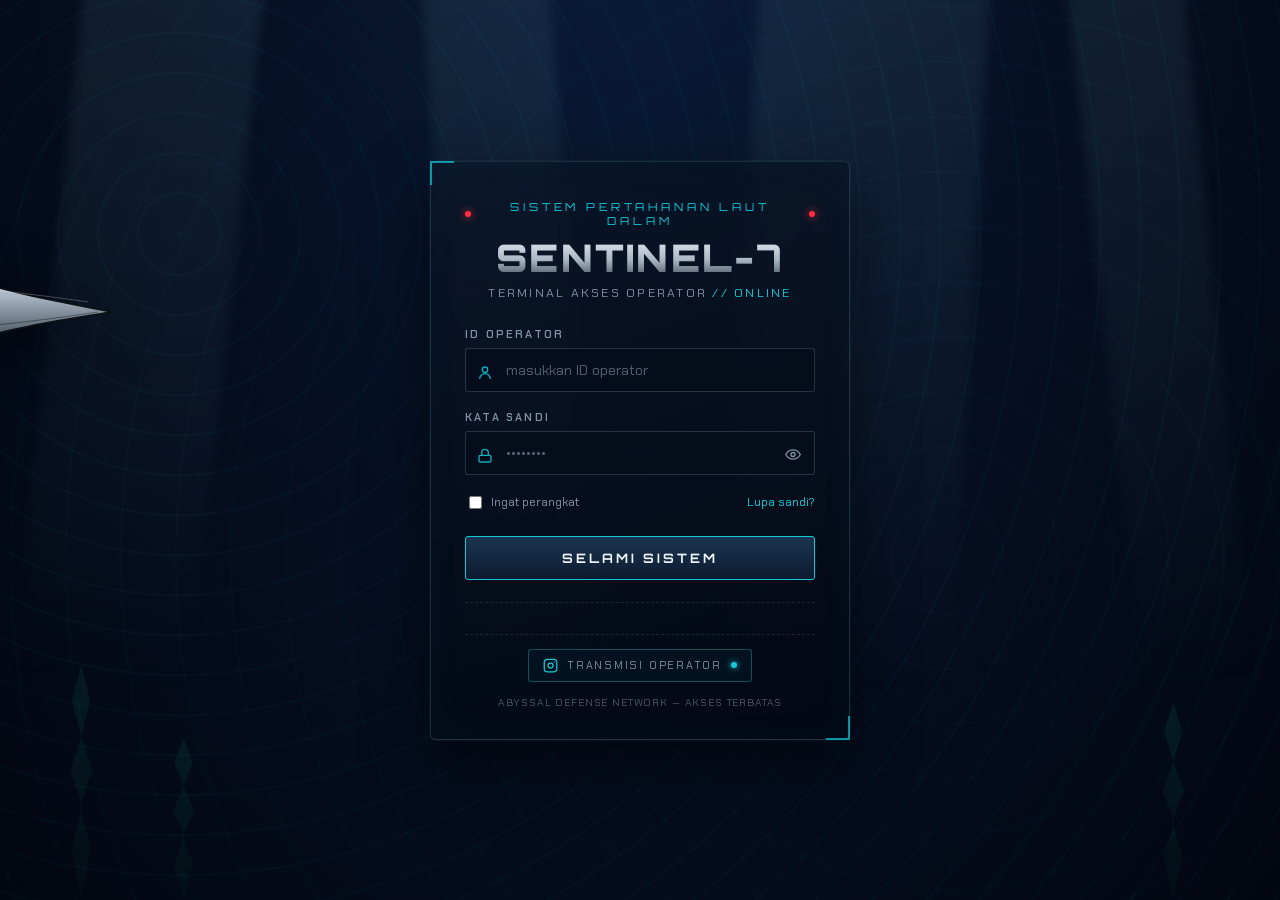
==== index.html @ 79524e2f "Add files via upload" ====
<!DOCTYPE html>
<html lang="id">
<head>
<meta charset="UTF-8">
<meta name="viewport" content="width=device-width, initial-scale=1.0">
<title>SENTINEL-7 // Abyssal Access Terminal</title>
<link rel="preconnect" href="https://fonts.googleapis.com">
<link href="https://fonts.googleapis.com/css2?family=Orbitron:wght@500;700;900&family=Chakra+Petch:wght@400;500;600;700&display=swap" rel="stylesheet">
<link rel="stylesheet" href="style.css">
</head>
<body>

  <div class="ocean-bg">
    <div class="caustics"></div>
    <div class="ray ray1"></div>
    <div class="ray ray2"></div>
    <div class="ray ray3"></div>
    <div class="ray ray4"></div>
    <div class="seaweed" style="left:4%;"></div>
    <div class="seaweed" style="left:12%; height:18vh; animation-delay:1.2s;"></div>
    <div class="seaweed" style="right:6%; height:22vh; animation-delay:.5s;"></div>
    <div id="bubbleField"></div>
  </div>

  <div class="sonar"></div>
  <div class="sonar s2"></div>
  <div class="sonar s3"></div>

  <!-- ROBOTIC SHARK -->
  <div class="shark-wrap">
    <div class="shark-bob">
      <svg id="sharkSvg" viewBox="0 0 640 340" xmlns="http://www.w3.org/2000/svg">
        <defs>
          <clipPath id="eyeClip">
            <circle cx="70" cy="140" r="16"/>
          </clipPath>
          <linearGradient id="chromeBody" x1="0%" y1="0%" x2="0%" y2="100%">
            <stop offset="0%" stop-color="#f4f8fb"/>
            <stop offset="45%" stop-color="#aab7c4"/>
            <stop offset="70%" stop-color="#5b6773"/>
            <stop offset="100%" stop-color="#242b33"/>
          </linearGradient>
          <linearGradient id="chromeFin" x1="0%" y1="0%" x2="100%" y2="100%">
            <stop offset="0%" stop-color="#dfe6ec"/>
            <stop offset="100%" stop-color="#232a31"/>
          </linearGradient>
          <radialGradient id="eyeGlow" cx="50%" cy="50%" r="50%">
            <stop offset="0%" stop-color="#fff2f2"/>
            <stop offset="35%" stop-color="#ff5c6c"/>
            <stop offset="100%" stop-color="#ff0018" stop-opacity="0"/>
          </radialGradient>
          <linearGradient id="gillGrad" x1="0%" y1="0%" x2="100%" y2="0%">
            <stop offset="0%" stop-color="#ff2d40"/>
            <stop offset="100%" stop-color="#7a0d17"/>
          </linearGradient>
        </defs>

        <!-- tail -->
        <g class="tail">
          <path d="M20,130 L70,95 L95,130 L70,150 L95,168 L70,200 L20,150 Z" fill="url(#chromeFin)" stroke="#0c1116" stroke-width="1.5"/>
        </g>

        <!-- lower/pectoral fin -->
        <g class="pectoral">
          <path d="M300,160 C330,205 300,240 250,248 C280,215 285,185 300,160 Z" fill="url(#chromeFin)" stroke="#0c1116" stroke-width="1.5"/>
        </g>

        <!-- dorsal fin -->
        <path d="M330,95 C345,40 372,12 400,4 C388,40 392,70 395,98 Z" fill="url(#chromeFin)" stroke="#0c1116" stroke-width="1.5"/>

        <!-- body -->
        <path d="M95,150
                 C120,95 190,70 280,72
                 C360,73 420,90 470,112
                 C520,132 575,140 625,150
                 C575,158 520,166 470,182
                 C420,200 360,212 280,208
                 C190,205 120,190 95,150 Z"
              fill="url(#chromeBody)" stroke="#0c1116" stroke-width="1.8"/>

        <!-- belly seam line -->
        <path d="M110,152 C220,178 400,182 610,150" fill="none" stroke="#1b2229" stroke-width="1" opacity=".5"/>
        <path d="M120,140 C230,118 400,110 600,140" fill="none" stroke="#ffffff" stroke-width="1" opacity=".25"/>

        <!-- panel seams (robotic detail) -->
        <path d="M180,100 L180,190 M215,95 L215,196 M250,92 L250,200" stroke="#0c1116" stroke-width="1" opacity=".35"/>
        <circle cx="170" cy="118" r="2" fill="#0c1116" opacity=".5"/>
        <circle cx="195" cy="112" r="2" fill="#0c1116" opacity=".5"/>
        <circle cx="220" cy="108" r="2" fill="#0c1116" opacity=".5"/>

        <!-- mechanical gill housing -->
        <g>
          <path d="M370,105 C400,108 420,120 428,150 C420,180 400,192 370,196 C385,165 388,135 370,105 Z" fill="#12161c" stroke="#000" stroke-width="1"/>
          <rect x="380" y="118" width="6" height="64" rx="2" fill="url(#gillGrad)" class="gill-glow"/>
          <rect x="392" y="122" width="4" height="56" rx="2" fill="url(#gillGrad)" class="gill-glow" style="animation-delay:.3s"/>
          <rect x="402" y="126" width="4" height="48" rx="2" fill="url(#gillGrad)" class="gill-glow" style="animation-delay:.6s"/>
          <circle cx="418" cy="150" r="14" fill="none" stroke="#ff2d40" stroke-width="2" opacity=".8"/>
          <circle cx="418" cy="150" r="7" fill="#3a0509"/>
        </g>

        <!-- head + jaw -->
        <path d="M95,150 C60,145 25,140 5,150 C25,158 45,172 60,190 C75,205 95,208 115,196 C100,180 95,165 95,150 Z"
              fill="url(#chromeBody)" stroke="#0c1116" stroke-width="1.8"/>
        <path d="M15,158 C45,170 75,182 108,190" fill="none" stroke="#0c1116" stroke-width="1" opacity=".4"/>

        <!-- teeth -->
        <g fill="#e9eef2" stroke="#0c1116" stroke-width=".6">
          <polygon points="25,163 31,163 28,175"/>
          <polygon points="35,168 41,168 38,180"/>
          <polygon points="45,173 51,173 48,185"/>
          <polygon points="55,177 61,177 58,189"/>
          <polygon points="65,180 71,180 68,192"/>
        </g>
        <path d="M20,158 C50,172 82,182 108,188" fill="none" stroke="#ff2d40" stroke-width="1.4" opacity=".55"/>

        <!-- eye -->
        <circle cx="70" cy="140" r="16" fill="#0c1116"/>
        <circle class="eye-glow" cx="70" cy="140" r="9" fill="url(#eyeGlow)"/>
        <circle cx="70" cy="140" r="3" fill="#fff"/>

        <!-- eyelid (closes while typing password) -->
        <g clip-path="url(#eyeClip)">
          <rect class="eyelid eyelid-top" x="53" y="123" width="34" height="17" fill="url(#chromeBody)" stroke="#0c1116" stroke-width="1"/>
          <rect class="eyelid eyelid-bottom" x="53" y="140" width="34" height="17" fill="url(#chromeBody)" stroke="#0c1116" stroke-width="1"/>
        </g>
        <line class="eyelid-seam" x1="55" y1="140" x2="85" y2="140" stroke="#05070a" stroke-width="1.4"/>

        <!-- head panel lines -->
        <path d="M55,105 C75,98 100,98 118,105" fill="none" stroke="#0c1116" stroke-width="1" opacity=".4"/>
        <rect x="60" y="112" width="26" height="4" rx="2" fill="#0c1116" opacity=".4"/>

        <!-- second tail fin small -->
        <path d="M30,140 L15,120 L10,140 L15,160 Z" fill="url(#chromeFin)" stroke="#0c1116" stroke-width="1" opacity=".9"/>
      </svg>
    </div>
  </div>

  <!-- LOGIN PANEL -->
  <main class="panel">
    <div class="eyebrow"><span class="dot"></span> SISTEM PERTAHANAN LAUT DALAM <span class="dot"></span></div>
    <h1 class="title title-flicker">SENTINEL-7</h1>
    <p class="subtitle">Terminal Akses Operator <span class="live">// ONLINE</span></p>

    <form id="loginForm">
      <div class="field">
        <label for="user">ID Operator</label>
        <svg class="icon" viewBox="0 0 24 24" fill="none" stroke="currentColor" stroke-width="2"><path d="M20 21a8 8 0 1 0-16 0"/><circle cx="12" cy="7" r="4"/></svg>
        <input id="user" type="text" placeholder="masukkan ID operator" autocomplete="username">
      </div>
      <div class="field">
        <label for="pass">Kata Sandi</label>
        <svg class="icon" viewBox="0 0 24 24" fill="none" stroke="currentColor" stroke-width="2"><rect x="3" y="11" width="18" height="10" rx="2"/><path d="M7 11V7a5 5 0 0 1 10 0v4"/></svg>
        <input id="pass" type="password" placeholder="••••••••" autocomplete="current-password">
        <button type="button" class="toggle-vis" id="toggleVis" aria-label="Tampilkan sandi">
          <svg id="eyeOpenIcon" viewBox="0 0 24 24" fill="none" stroke="currentColor" stroke-width="2"><path d="M1 12s4-7 11-7 11 7 11 7-4 7-11 7-11-7-11-7z"/><circle cx="12" cy="12" r="3"/></svg>
          <svg id="eyeClosedIcon" viewBox="0 0 24 24" fill="none" stroke="currentColor" stroke-width="2" style="display:none;"><path d="M3 3l18 18"/><path d="M10.6 10.6a2 2 0 0 0 2.83 2.83"/><path d="M9.5 5.3A10.9 10.9 0 0 1 12 5c7 0 11 7 11 7a17.6 17.6 0 0 1-3.1 3.9M6.5 6.6C3.7 8.3 1 12 1 12s4 7 11 7c1.3 0 2.5-.2 3.6-.6"/></svg>
        </button>
      </div>

      <div class="row">
        <label><input type="checkbox" style="accent-color:#12c9d6;"> Ingat perangkat</label>
        <a href="#">Lupa sandi?</a>
      </div>

      <button class="dive" type="submit">Selami Sistem</button>
    </form>

    <div class="statusbar"><span>SONAR: AKTIF &nbsp;&nbsp;•&nbsp;&nbsp; KEDALAMAN: 4.821 M &nbsp;&nbsp;•&nbsp;&nbsp; INTEGRITAS LAMBUNG: 98% &nbsp;&nbsp;•&nbsp;&nbsp; UNIT PATROLI: SENTINEL-7 &nbsp;&nbsp;•&nbsp;&nbsp; KONEKSI TERENKRIPSI</span></div>

    <div class="comms">
      <a class="comms-link" href="https://www.instagram.com/lukman_9l?igsh=NjdtZ3pxMW00N2Vr&utm_source=qr" target="_blank" rel="noopener noreferrer">
        <svg viewBox="0 0 24 24" fill="none" stroke="currentColor" stroke-width="2"><rect x="2" y="2" width="20" height="20" rx="5"/><circle cx="12" cy="12" r="4"/><circle cx="17.5" cy="6.5" r="1" fill="currentColor" stroke="none"/></svg>
        <span>TRANSMISI OPERATOR</span>
        <span class="comms-ping"></span>
      </a>
    </div>

    <footer class="note">ABYSSAL DEFENSE NETWORK — AKSES TERBATAS</footer>
  </main>

<script src="script.js"></script>
</body>
</html>
---- style.css ----
/* ==========================================================================
   SENTINEL-7 // Abyssal Access Terminal
   style.css
   ========================================================================== */

:root{
  --abyss:#020610;
  --deep:#061024;
  --deep2:#0a1c38;
  --chrome-1:#eef3f8;
  --chrome-2:#a9b6c4;
  --chrome-3:#3a4552;
  --red:#ff2d40;
  --red-glow:#ff5c6c;
  --teal:#12c9d6;
  --text:#d9e6ef;
  --muted:#7f93a6;
}
*{box-sizing:border-box;}
html,body{margin:0;padding:0;height:100%;}
body{
  font-family:'Chakra Petch',sans-serif;
  background:radial-gradient(ellipse at 50% -10%, var(--deep2), var(--deep) 45%, var(--abyss) 100%);
  color:var(--text);
  min-height:100vh;
  overflow-x:hidden;
  position:relative;
  display:flex;
  align-items:center;
  justify-content:center;
}
@media (prefers-reduced-motion: reduce){
  *{animation-duration:0.01ms !important; animation-iteration-count:1 !important;}
}

/* ---------- OCEAN LAYERS ---------- */
.ocean-bg{position:fixed; inset:0; z-index:0; overflow:hidden;}
.caustics{
  position:absolute; inset:-10%;
  background:
    repeating-radial-gradient(circle at 20% 30%, rgba(18,201,214,0.05) 0, rgba(18,201,214,0.05) 2px, transparent 3px, transparent 40px),
    repeating-radial-gradient(circle at 70% 60%, rgba(18,201,214,0.04) 0, rgba(18,201,214,0.04) 2px, transparent 3px, transparent 55px);
  animation: causticDrift 22s linear infinite;
  opacity:.6;
}
@keyframes causticDrift{
  0%{transform:translate(0,0) rotate(0deg);}
  50%{transform:translate(-3%,2%) rotate(1.5deg);}
  100%{transform:translate(0,0) rotate(0deg);}
}
.ray{
  position:absolute; top:-20%; width:14vw; height:140vh;
  background:linear-gradient(180deg, rgba(150,220,235,0.10), rgba(150,220,235,0) 70%);
  filter:blur(6px);
  transform-origin:top center;
  animation: swayRay 9s ease-in-out infinite;
}
.ray1{left:8%; animation-delay:0s; transform:rotate(6deg);}
.ray2{left:32%; animation-delay:1.4s; width:10vw; transform:rotate(-4deg);}
.ray3{left:60%; animation-delay:.6s; width:18vw; transform:rotate(3deg);}
.ray4{left:82%; animation-delay:2s; width:9vw; transform:rotate(-6deg);}
@keyframes swayRay{
  0%,100%{transform:rotate(6deg) translateX(0);}
  50%{transform:rotate(-2deg) translateX(2vw);}
}

.bubble{
  position:absolute; bottom:-5%;
  background:radial-gradient(circle at 35% 30%, rgba(255,255,255,0.85), rgba(150,210,225,0.15) 60%, transparent 70%);
  border-radius:50%;
  animation-name: rise;
  animation-timing-function: linear;
  animation-iteration-count: infinite;
}
@keyframes rise{
  0%{transform:translateY(0) translateX(0); opacity:0;}
  8%{opacity:.85;}
  100%{transform:translateY(-115vh) translateX(var(--drift,20px)); opacity:0;}
}

.seaweed{
  position:absolute; bottom:0; width:60px; height:26vh;
  background:linear-gradient(180deg, rgba(9,74,63,0.55), rgba(6,40,34,0.35));
  clip-path:polygon(50% 0%,65% 15%,50% 30%,68% 45%,48% 60%,66% 78%,50% 100%,34% 78%,52% 60%,32% 45%,50% 30%,35% 15%);
  transform-origin:bottom center;
  animation:swayWeed 6s ease-in-out infinite;
  opacity:.5;
}
@keyframes swayWeed{
  0%,100%{transform:rotate(-6deg);}
  50%{transform:rotate(6deg);}
}

/* ---------- SONAR RINGS ---------- */
.sonar{
  position:absolute; left:50%; top:50%;
  width:20px; height:20px; margin:-10px 0 0 -10px;
  border:1px solid rgba(18,201,214,0.5);
  border-radius:50%;
  animation: ping 4s ease-out infinite;
}
.sonar.s2{animation-delay:1.3s;}
.sonar.s3{animation-delay:2.6s;}
@keyframes ping{
  0%{width:20px;height:20px;margin:-10px 0 0 -10px;opacity:.8;border-color:rgba(18,201,214,.55);}
  100%{width:1400px;height:1400px;margin:-700px 0 0 -700px;opacity:0;border-color:rgba(18,201,214,0);}
}

/* ---------- SHARK ---------- */
.shark-wrap{
  position:absolute; top:18%; left:-40%;
  width:640px; max-width:70vw;
  z-index:1;
  animation: patrol 17s ease-in-out infinite;
  filter:drop-shadow(0 10px 30px rgba(0,0,0,.6));
}
@keyframes patrol{
  0%{left:-45%; top:14%; transform:scaleX(1) rotate(-2deg);}
  45%{left:78%; top:8%; transform:scaleX(1) rotate(1deg);}
  50%{left:80%; top:8%; transform:scaleX(-1) rotate(-1deg);}
  95%{left:-42%; top:60%; transform:scaleX(-1) rotate(2deg);}
  100%{left:-45%; top:14%; transform:scaleX(1) rotate(-2deg);}
}
.shark-bob{ animation: bob 3.2s ease-in-out infinite; }
@keyframes bob{
  0%,100%{transform:translateY(0);}
  50%{transform:translateY(14px);}
}
.tail{ transform-origin: 30px 130px; animation: tailwag 1.1s ease-in-out infinite; }
@keyframes tailwag{
  0%,100%{transform:rotate(-14deg);}
  50%{transform:rotate(14deg);}
}
.pectoral{ transform-origin: 300px 160px; animation: finwag 2.4s ease-in-out infinite; }
@keyframes finwag{
  0%,100%{transform:rotate(-4deg);}
  50%{transform:rotate(6deg);}
}
.eye-glow{ animation: eyepulse 1.6s ease-in-out infinite; }
@keyframes eyepulse{
  0%,100%{opacity:.7; r:9;}
  50%{opacity:1; r:12;}
}
.gill-glow{ animation: gillpulse 2.2s ease-in-out infinite; }
@keyframes gillpulse{
  0%,100%{opacity:.35;}
  50%{opacity:.9;}
}

/* ---------- EYELID (reacts to password typing) ---------- */
.eyelid{
  transform-box: fill-box;
  transition: transform .32s cubic-bezier(.4,0,.2,1);
}
.eyelid-top{ transform-origin: 50% 0%; transform: scaleY(0); }
.eyelid-bottom{ transform-origin: 50% 100%; transform: scaleY(0); }
.eyelid-seam{
  opacity:0; transition: opacity .32s ease .05s;
}
#sharkSvg.eye-closed .eyelid-top,
#sharkSvg.eye-closed .eyelid-bottom{ transform: scaleY(1); }
#sharkSvg.eye-closed .eyelid-seam{ opacity:1; }
#sharkSvg.eye-closed .eye-glow{ animation-play-state: paused; opacity:0; }

@keyframes blinkLid{
  0%,100%{ transform: scaleY(0); }
  45%,55%{ transform: scaleY(1); }
}
#sharkSvg.blink-once .eyelid-top,
#sharkSvg.blink-once .eyelid-bottom{
  animation: blinkLid .38s ease;
}

/* ---------- LOGIN PANEL ---------- */
.panel{
  position:relative; z-index:5;
  width:min(420px, 90vw);
  padding:38px 34px 30px;
  background:linear-gradient(160deg, rgba(10,20,38,0.75), rgba(3,8,18,0.85));
  border:1px solid rgba(150,190,210,0.18);
  border-radius:6px;
  backdrop-filter:blur(10px);
  box-shadow:0 0 0 1px rgba(18,201,214,0.06), 0 25px 60px rgba(0,0,0,.55), inset 0 0 40px rgba(18,201,214,0.03);
}
.panel::before, .panel::after{
  content:''; position:absolute; width:22px; height:22px;
  border:2px solid var(--teal); opacity:.7;
}
.panel::before{top:-1px; left:-1px; border-right:none; border-bottom:none;}
.panel::after{bottom:-1px; right:-1px; border-left:none; border-top:none;}

.eyebrow{
  font-family:'Orbitron',sans-serif; font-size:11px; letter-spacing:.35em;
  color:var(--teal); text-align:center; margin:0 0 6px;
  display:flex; align-items:center; justify-content:center; gap:8px;
}
.eyebrow .dot{width:6px;height:6px;border-radius:50%;background:var(--red); box-shadow:0 0 8px var(--red); animation:blinkDot 1.4s infinite;}
@keyframes blinkDot{0%,100%{opacity:1;}50%{opacity:.2;}}

h1.title{
  font-family:'Orbitron',sans-serif; font-weight:900;
  font-size:clamp(28px,6vw,38px);
  text-align:center; margin:2px 0 4px;
  letter-spacing:.06em;
  background:linear-gradient(180deg, var(--chrome-1), var(--chrome-2) 55%, var(--chrome-3));
  -webkit-background-clip:text; background-clip:text; color:transparent;
  position:relative;
}
.title-flicker{ animation: flicker 6s infinite; }
@keyframes flicker{
  0%,3%,6%,100%{opacity:1;}
  4%{opacity:.3;}
  5%{opacity:.85;}
}

.subtitle{
  text-align:center; font-size:12.5px; letter-spacing:.18em;
  color:var(--muted); margin:0 0 26px; text-transform:uppercase;
}
.subtitle .live{color:var(--teal);}

.field{ margin-bottom:18px; position:relative; }
.field label{
  display:block; font-size:11px; letter-spacing:.2em; color:var(--muted);
  margin-bottom:7px; text-transform:uppercase; font-weight:600;
}
.field input{
  width:100%; padding:12px 14px 12px 40px;
  background:rgba(6,14,28,0.7);
  border:1px solid rgba(150,190,210,0.22);
  border-radius:3px;
  color:var(--text); font-family:'Chakra Petch',sans-serif; font-size:14.5px;
  outline:none; transition:border-color .25s, box-shadow .25s;
}
.field input::placeholder{color:#4f6272;}
.field input:focus{
  border-color:var(--teal);
  box-shadow:0 0 0 3px rgba(18,201,214,0.12), 0 0 18px rgba(18,201,214,0.25);
}
.field .icon{
  position:absolute; left:12px; top:38px; width:16px; height:16px;
  color:var(--teal); opacity:.85;
}
#pass{ padding-right:40px; }
.toggle-vis{
  position:absolute; right:8px; top:31px; width:28px; height:28px;
  background:none; border:none; cursor:pointer;
  color:var(--muted); display:flex; align-items:center; justify-content:center;
  border-radius:3px; transition:color .2s, background .2s;
}
.toggle-vis:hover{ color:var(--teal); background:rgba(18,201,214,0.08); }
.toggle-vis svg{ width:17px; height:17px; }

.row{ display:flex; align-items:center; justify-content:space-between; margin:2px 0 24px; font-size:12px; color:var(--muted); }
.row label{ display:flex; align-items:center; gap:6px; cursor:pointer; }
.row a{ color:var(--teal); text-decoration:none; }
.row a:hover{ text-decoration:underline; }

button.dive{
  width:100%; padding:13px 18px;
  background:linear-gradient(180deg, #1b3550, #0c1b30);
  border:1px solid var(--teal);
  color:var(--chrome-1);
  font-family:'Orbitron',sans-serif; font-weight:700; font-size:13px;
  letter-spacing:.22em; text-transform:uppercase;
  border-radius:3px; cursor:pointer; position:relative; overflow:hidden;
  transition:transform .15s, box-shadow .3s;
}
button.dive::before{
  content:''; position:absolute; inset:0;
  background:linear-gradient(120deg, transparent 0%, rgba(18,201,214,0.35) 45%, transparent 60%);
  transform:translateX(-120%);
  animation: sweep 3.5s ease-in-out infinite;
}
@keyframes sweep{
  0%,60%{transform:translateX(-120%);}
  100%{transform:translateX(120%);}
}
button.dive:hover{
  box-shadow:0 0 22px rgba(18,201,214,0.45), 0 0 4px var(--teal) inset;
  transform:translateY(-1px);
}
button.dive:active{ transform:translateY(0px) scale(.99); }

.statusbar{
  margin-top:22px; padding-top:14px; border-top:1px dashed rgba(150,190,210,0.15);
  overflow:hidden; white-space:nowrap; position:relative; height:16px;
}
.statusbar span{
  display:inline-block; font-size:10.5px; letter-spacing:.12em; color:var(--muted);
  animation: marquee 14s linear infinite;
}
@keyframes marquee{
  0%{transform:translateX(100%);}
  100%{transform:translateX(-100%);}
}

/* ---------- COMMS LINK (Instagram) ---------- */
.comms{
  margin-top:16px; padding-top:14px;
  border-top:1px dashed rgba(150,190,210,0.15);
  display:flex; align-items:center; justify-content:center;
}
.comms-link{
  display:inline-flex; align-items:center; gap:9px;
  padding:8px 14px;
  border:1px solid rgba(18,201,214,0.35);
  border-radius:3px;
  background:rgba(18,201,214,0.04);
  color:var(--muted);
  text-decoration:none;
  font-size:11px; letter-spacing:.16em; text-transform:uppercase;
  transition:color .2s, border-color .2s, background .2s, box-shadow .2s, transform .15s;
}
.comms-link svg{ width:15px; height:15px; color:var(--teal); flex-shrink:0; }
.comms-link .comms-ping{
  width:6px; height:6px; border-radius:50%; background:var(--teal);
  box-shadow:0 0 6px var(--teal); animation:blinkDot 1.8s infinite;
}
.comms-link:hover{
  color:var(--chrome-1);
  border-color:var(--teal);
  background:rgba(18,201,214,0.1);
  box-shadow:0 0 16px rgba(18,201,214,0.3);
  transform:translateY(-1px);
}

footer.note{
  text-align:center; margin-top:14px; font-size:10.5px; color:#48596b; letter-spacing:.08em;
}

@media (max-width:480px){
  .panel{ padding:28px 20px 22px; }
}
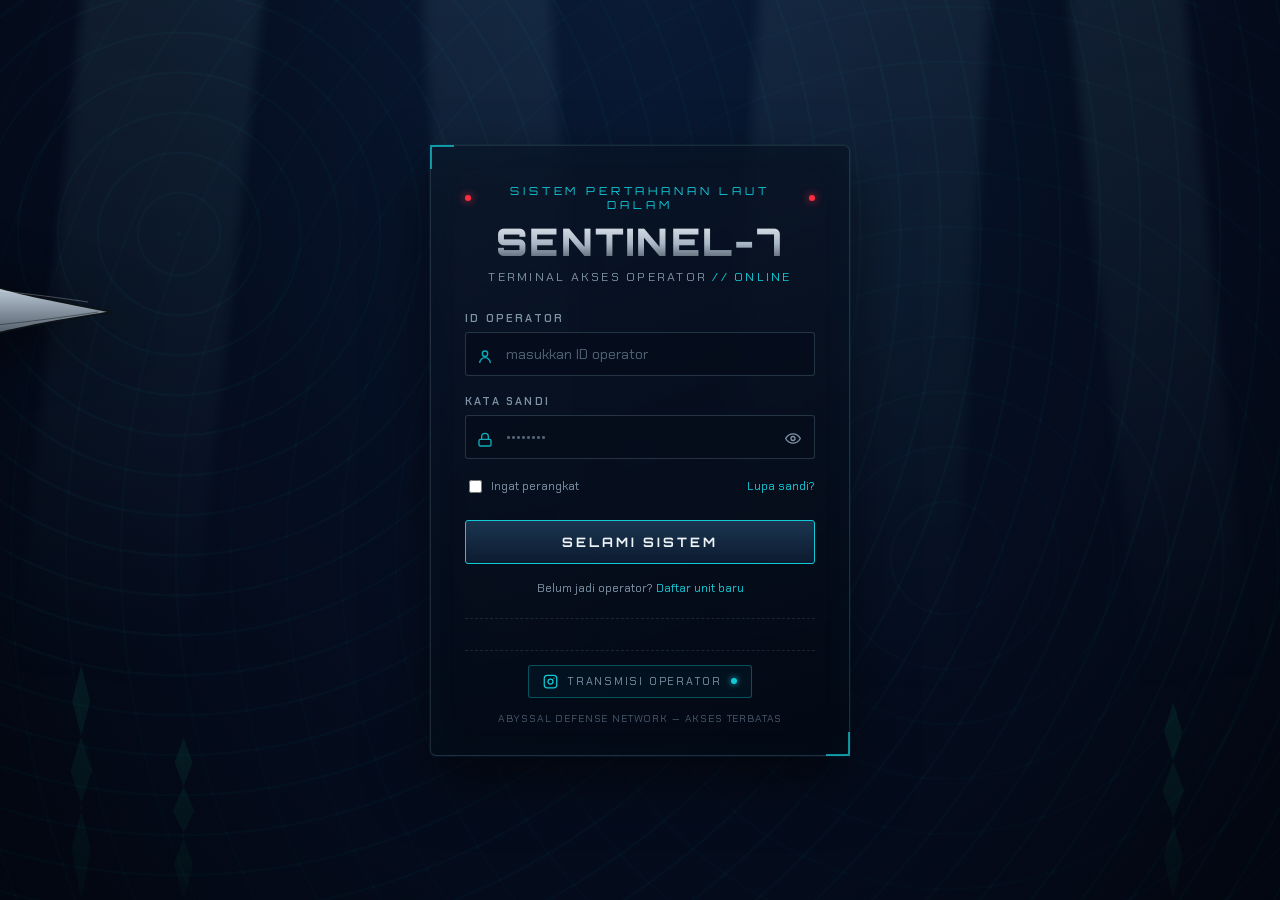
==== commit 3631ff22: "Add files via upload" ====
--- a/index.html
+++ b/index.html
@@ -162,7 +162,11 @@
         <a href="#">Lupa sandi?</a>
       </div>
 
+      <p id="loginAlert" class="alert"></p>
+
       <button class="dive" type="submit">Selami Sistem</button>
+
+      <p class="switch-auth">Belum jadi operator? <a href="signup.html">Daftar unit baru</a></p>
     </form>
 
     <div class="statusbar"><span>SONAR: AKTIF &nbsp;&nbsp;•&nbsp;&nbsp; KEDALAMAN: 4.821 M &nbsp;&nbsp;•&nbsp;&nbsp; INTEGRITAS LAMBUNG: 98% &nbsp;&nbsp;•&nbsp;&nbsp; UNIT PATROLI: SENTINEL-7 &nbsp;&nbsp;•&nbsp;&nbsp; KONEKSI TERENKRIPSI</span></div>
@@ -178,6 +182,7 @@
     <footer class="note">ABYSSAL DEFENSE NETWORK — AKSES TERBATAS</footer>
   </main>
 
+<script src="auth.js"></script>
 <script src="script.js"></script>
 </body>
 </html>
--- a/style.css
+++ b/style.css
@@ -329,6 +329,246 @@
   text-align:center; margin-top:14px; font-size:10.5px; color:#48596b; letter-spacing:.08em;
 }
 
+/* ---------- FORM ALERTS ---------- */
+.alert{
+  display:none; margin:0 0 14px; padding:9px 12px;
+  font-size:11.5px; letter-spacing:.04em; line-height:1.4;
+  border-radius:3px; border:1px solid transparent;
+}
+.alert.show{ display:block; }
+.alert-error{
+  color:var(--red-glow); background:rgba(255,45,64,0.08); border-color:rgba(255,45,64,0.35);
+}
+.alert-ok{
+  color:var(--teal); background:rgba(18,201,214,0.08); border-color:rgba(18,201,214,0.35);
+}
+
+.switch-auth{
+  text-align:center; margin:16px 0 0; font-size:12px; color:var(--muted);
+}
+.switch-auth a{ color:var(--teal); text-decoration:none; }
+.switch-auth a:hover{ text-decoration:underline; }
+
+.strength{
+  display:flex; gap:4px; margin-top:8px;
+}
+.strength i{
+  flex:1; height:3px; background:rgba(150,190,210,0.15); border-radius:2px; transition:background .2s;
+}
+.strength.weak i:nth-child(1){ background:var(--red); }
+.strength.mid i:nth-child(1), .strength.mid i:nth-child(2){ background:#e0a72d; }
+.strength.strong i{ background:var(--teal); }
+
 @media (max-width:480px){
   .panel{ padding:28px 20px 22px; }
 }
+
+/* ==========================================================================
+   DASHBOARD SHELL (post-login "professional" pages)
+   ========================================================================== */
+
+body.dash{
+  display:block;
+  align-items:initial;
+  justify-content:initial;
+}
+
+.dash-bg{ position:fixed; inset:0; z-index:0; overflow:hidden; opacity:.55; }
+
+.topnav{
+  position:sticky; top:0; z-index:20;
+  display:flex; align-items:center; justify-content:space-between;
+  padding:16px 5vw;
+  background:linear-gradient(180deg, rgba(2,6,16,0.92), rgba(2,6,16,0.72));
+  backdrop-filter:blur(10px);
+  border-bottom:1px solid rgba(150,190,210,0.14);
+}
+.brand{
+  display:flex; align-items:center; gap:10px;
+  font-family:'Orbitron',sans-serif; font-weight:900; letter-spacing:.08em;
+  color:var(--chrome-1); font-size:16px; text-decoration:none;
+}
+.brand .brand-dot{
+  width:9px; height:9px; border-radius:50%; background:var(--teal);
+  box-shadow:0 0 8px var(--teal); animation:blinkDot 1.8s infinite;
+}
+.navlinks{ display:flex; align-items:center; gap:28px; }
+.navlinks a{
+  color:var(--muted); text-decoration:none; font-size:12px; letter-spacing:.14em;
+  text-transform:uppercase; transition:color .2s;
+}
+.navlinks a:hover, .navlinks a.active{ color:var(--teal); }
+.nav-user{
+  display:flex; align-items:center; gap:12px;
+}
+.nav-user .who{
+  font-size:11.5px; color:var(--chrome-2); letter-spacing:.08em;
+}
+.nav-user .who b{ color:var(--teal); font-weight:600; }
+.btn-ghost{
+  padding:7px 14px; border:1px solid rgba(150,190,210,0.28); border-radius:3px;
+  background:transparent; color:var(--muted); font-family:'Chakra Petch',sans-serif;
+  font-size:11px; letter-spacing:.12em; text-transform:uppercase; cursor:pointer;
+  text-decoration:none; transition:color .2s, border-color .2s, background .2s;
+}
+.btn-ghost:hover{ color:var(--red-glow); border-color:var(--red); background:rgba(255,45,64,0.06); }
+.navburger{ display:none; }
+
+main.dashwrap{ position:relative; z-index:5; max-width:1180px; margin:0 auto; padding:0 5vw 80px; }
+
+/* ---------- HERO ---------- */
+.dash-hero{
+  padding:56px 0 40px; display:flex; align-items:center; justify-content:space-between; gap:32px; flex-wrap:wrap;
+  border-bottom:1px dashed rgba(150,190,210,0.14);
+}
+.dash-hero h1{
+  font-family:'Orbitron',sans-serif; font-weight:900; font-size:clamp(24px,4vw,34px);
+  margin:0 0 8px; color:var(--chrome-1); letter-spacing:.02em;
+}
+.dash-hero h1 span{ color:var(--teal); }
+.dash-hero p.lead{ color:var(--muted); font-size:13.5px; max-width:520px; line-height:1.6; margin:0; }
+.hero-readout{
+  display:flex; gap:26px; flex-wrap:wrap;
+}
+.readout-item{ text-align:right; }
+.readout-item .num{
+  font-family:'Orbitron',sans-serif; font-weight:700; font-size:22px; color:var(--teal);
+  display:block; line-height:1.1;
+}
+.readout-item .lbl{
+  font-size:10px; color:var(--muted); letter-spacing:.14em; text-transform:uppercase;
+}
+
+/* ---------- SECTION HEADERS ---------- */
+.sec{ padding:48px 0; border-bottom:1px dashed rgba(150,190,210,0.14); }
+.sec:last-of-type{ border-bottom:none; }
+.sec-head{ margin:0 0 26px; }
+.sec-eyebrow{
+  font-family:'Orbitron',sans-serif; font-size:10.5px; letter-spacing:.3em;
+  color:var(--teal); text-transform:uppercase; margin:0 0 6px;
+}
+.sec-head h2{
+  font-family:'Orbitron',sans-serif; font-weight:900; font-size:clamp(20px,3vw,26px);
+  color:var(--chrome-1); margin:0 0 8px;
+}
+.sec-head p{ color:var(--muted); font-size:13px; margin:0; max-width:560px; line-height:1.6; }
+
+/* ---------- CATEGORY GRID ---------- */
+.grid-cat{ display:grid; grid-template-columns:repeat(auto-fit, minmax(240px,1fr)); gap:18px; }
+.cat-card{
+  position:relative; padding:22px 20px; border-radius:6px;
+  background:linear-gradient(160deg, rgba(10,20,38,0.7), rgba(3,8,18,0.85));
+  border:1px solid rgba(150,190,210,0.16);
+  transition:border-color .2s, transform .18s, box-shadow .2s;
+  overflow:hidden;
+}
+.cat-card::after{
+  content:''; position:absolute; inset:0; opacity:0; transition:opacity .25s;
+  background:radial-gradient(circle at 20% 0%, rgba(18,201,214,0.14), transparent 60%);
+}
+.cat-card:hover{
+  border-color:var(--teal); transform:translateY(-3px);
+  box-shadow:0 14px 30px rgba(0,0,0,.4), 0 0 18px rgba(18,201,214,.15);
+}
+.cat-card:hover::after{ opacity:1; }
+.cat-icon{
+  width:38px; height:38px; border-radius:5px;
+  display:flex; align-items:center; justify-content:center;
+  background:rgba(18,201,214,0.1); border:1px solid rgba(18,201,214,0.3);
+  color:var(--teal); margin-bottom:14px;
+}
+.cat-icon svg{ width:20px; height:20px; }
+.cat-card h3{
+  font-family:'Orbitron',sans-serif; font-size:14px; color:var(--chrome-1); margin:0 0 6px; letter-spacing:.03em;
+}
+.cat-card p{ font-size:12px; color:var(--muted); line-height:1.6; margin:0 0 14px; }
+.cat-meta{
+  display:flex; align-items:center; justify-content:space-between;
+  font-size:10.5px; color:var(--muted); letter-spacing:.08em; text-transform:uppercase;
+  padding-top:12px; border-top:1px dashed rgba(150,190,210,0.14);
+}
+.cat-meta b{ color:var(--teal); font-weight:600; }
+
+/* ---------- ABOUT / PROFILE ---------- */
+.about-wrap{
+  display:grid; grid-template-columns:220px 1fr; gap:36px; align-items:start;
+}
+.about-avatar{
+  width:100%; aspect-ratio:1; border-radius:8px;
+  background:
+    radial-gradient(circle at 35% 25%, rgba(18,201,214,0.25), transparent 55%),
+    linear-gradient(160deg, #0d1e34, #050b16);
+  border:1px solid rgba(18,201,214,0.3);
+  display:flex; align-items:center; justify-content:center;
+  font-family:'Orbitron',sans-serif; font-weight:900; font-size:52px; color:var(--teal);
+  box-shadow:inset 0 0 30px rgba(18,201,214,0.08);
+}
+.about-body h3{
+  font-family:'Orbitron',sans-serif; font-size:17px; color:var(--chrome-1); margin:0 0 4px;
+}
+.about-body .role{ color:var(--teal); font-size:11.5px; letter-spacing:.14em; text-transform:uppercase; margin:0 0 16px; }
+.about-body p{ color:var(--text); font-size:13.5px; line-height:1.75; margin:0 0 20px; }
+.stat-row{ display:flex; gap:28px; flex-wrap:wrap; margin-bottom:20px; }
+.stat-row .stat b{
+  font-family:'Orbitron',sans-serif; display:block; font-size:19px; color:var(--teal);
+}
+.stat-row .stat span{ font-size:10.5px; color:var(--muted); letter-spacing:.1em; text-transform:uppercase; }
+.tag-row{ display:flex; gap:8px; flex-wrap:wrap; }
+.tag{
+  font-size:10.5px; letter-spacing:.08em; text-transform:uppercase; color:var(--chrome-2);
+  border:1px solid rgba(150,190,210,0.25); padding:5px 10px; border-radius:20px;
+}
+
+/* ---------- SQUAD GRID ---------- */
+.grid-squad{ display:grid; grid-template-columns:repeat(auto-fit, minmax(190px,1fr)); gap:16px; }
+.squad-card{
+  padding:18px; text-align:center; border-radius:6px;
+  background:rgba(10,20,38,0.5); border:1px solid rgba(150,190,210,0.14);
+  transition:border-color .2s, transform .18s;
+}
+.squad-card:hover{ border-color:var(--teal); transform:translateY(-2px); }
+.squad-avatar{
+  width:56px; height:56px; margin:0 auto 12px; border-radius:50%;
+  background:linear-gradient(160deg, #16324c, #061024);
+  border:1px solid rgba(18,201,214,0.35);
+  display:flex; align-items:center; justify-content:center;
+  font-family:'Orbitron',sans-serif; font-weight:700; color:var(--teal); font-size:16px;
+}
+.squad-card h4{ font-size:13px; color:var(--chrome-1); margin:0 0 3px; }
+.squad-card .squad-role{ font-size:10.5px; color:var(--muted); letter-spacing:.08em; text-transform:uppercase; }
+.squad-status{
+  display:inline-flex; align-items:center; gap:5px; margin-top:10px;
+  font-size:9.5px; letter-spacing:.1em; text-transform:uppercase; color:var(--muted);
+}
+.squad-status i{ width:6px; height:6px; border-radius:50%; background:#3a4552; }
+.squad-status.online i{ background:var(--teal); box-shadow:0 0 6px var(--teal); }
+
+/* ---------- ACHIEVEMENT TIMELINE ---------- */
+.timeline{ position:relative; padding-left:26px; }
+.timeline::before{
+  content:''; position:absolute; left:5px; top:4px; bottom:4px; width:1px;
+  background:linear-gradient(180deg, var(--teal), transparent);
+}
+.tl-item{ position:relative; padding-bottom:26px; }
+.tl-item:last-child{ padding-bottom:0; }
+.tl-item::before{
+  content:''; position:absolute; left:-26px; top:3px; width:11px; height:11px; border-radius:50%;
+  background:var(--abyss); border:2px solid var(--teal);
+}
+.tl-item .tl-date{ font-size:10px; color:var(--teal); letter-spacing:.12em; text-transform:uppercase; }
+.tl-item h4{ font-size:13.5px; color:var(--chrome-1); margin:4px 0 4px; }
+.tl-item p{ font-size:12px; color:var(--muted); margin:0; line-height:1.6; }
+
+/* ---------- CONTACT / FOOTER (dashboard) ---------- */
+.dash-footer{
+  padding:36px 0 10px; display:flex; align-items:center; justify-content:space-between;
+  flex-wrap:wrap; gap:16px;
+}
+.dash-footer .fnote{ font-size:10.5px; color:#48596b; letter-spacing:.08em; }
+.dash-footer .flinks{ display:flex; gap:14px; }
+
+@media (max-width:760px){
+  .navlinks{ display:none; }
+  .about-wrap{ grid-template-columns:1fr; }
+  .about-avatar{ max-width:160px; }
+}
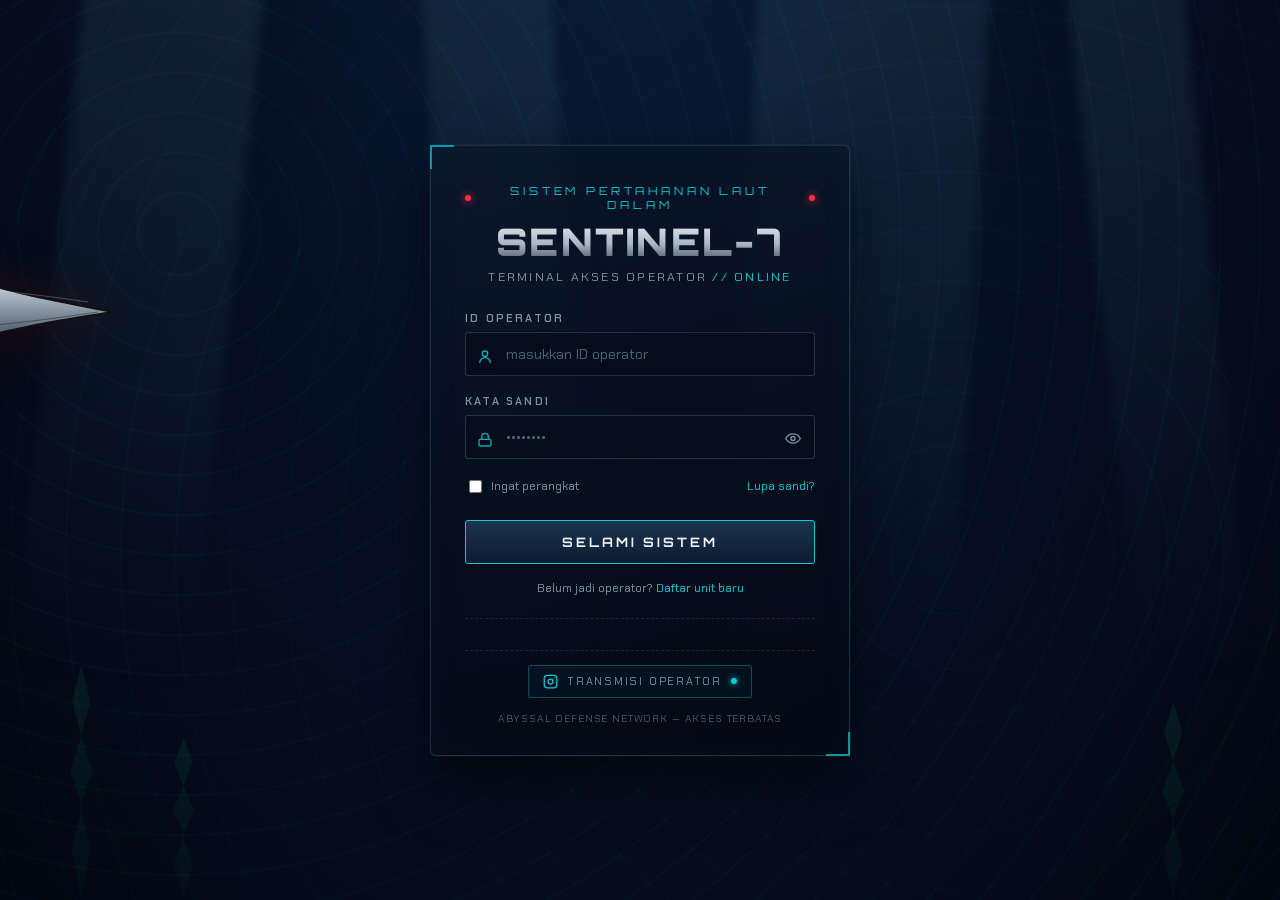
==== commit 93329ba7: "Add files via upload" ====
--- a/index.html
+++ b/index.html
@@ -32,7 +32,7 @@
       <svg id="sharkSvg" viewBox="0 0 640 340" xmlns="http://www.w3.org/2000/svg">
         <defs>
           <clipPath id="eyeClip">
-            <circle cx="70" cy="140" r="16"/>
+            <circle cx="70" cy="140" r="18"/>
           </clipPath>
           <linearGradient id="chromeBody" x1="0%" y1="0%" x2="0%" y2="100%">
             <stop offset="0%" stop-color="#f4f8fb"/>
@@ -82,26 +82,52 @@
         <path d="M110,152 C220,178 400,182 610,150" fill="none" stroke="#1b2229" stroke-width="1" opacity=".5"/>
         <path d="M120,140 C230,118 400,110 600,140" fill="none" stroke="#ffffff" stroke-width="1" opacity=".25"/>
 
+        <!-- specular chrome streaks -->
+        <path d="M140,98 C230,82 340,80 460,96" fill="none" stroke="#ffffff" stroke-width="2.4" opacity=".38" stroke-linecap="round"/>
+        <path d="M150,88 C240,74 330,73 420,86" fill="none" stroke="#ffffff" stroke-width="1" opacity=".5" stroke-linecap="round"/>
+        <path d="M160,196 C260,214 380,216 480,200" fill="none" stroke="#7d8b98" stroke-width="1.4" opacity=".4" stroke-linecap="round"/>
+
         <!-- panel seams (robotic detail) -->
         <path d="M180,100 L180,190 M215,95 L215,196 M250,92 L250,200" stroke="#0c1116" stroke-width="1" opacity=".35"/>
         <circle cx="170" cy="118" r="2" fill="#0c1116" opacity=".5"/>
         <circle cx="195" cy="112" r="2" fill="#0c1116" opacity=".5"/>
         <circle cx="220" cy="108" r="2" fill="#0c1116" opacity=".5"/>
 
-        <!-- mechanical gill housing -->
+        <!-- status lights along the seam -->
+        <circle cx="260" cy="99" r="2.2" fill="#ff2d40" class="gill-glow" opacity=".9"/>
+        <circle cx="300" cy="103" r="2.2" fill="#ff2d40" class="gill-glow" style="animation-delay:.4s" opacity=".9"/>
+        <circle cx="340" cy="107" r="2.2" fill="#12c9d6" class="gill-glow" style="animation-delay:.8s" opacity=".9"/>
+
+        <!-- mechanical gill housing / turbine (reference-inspired cutaway) -->
         <g>
-          <path d="M370,105 C400,108 420,120 428,150 C420,180 400,192 370,196 C385,165 388,135 370,105 Z" fill="#12161c" stroke="#000" stroke-width="1"/>
-          <rect x="380" y="118" width="6" height="64" rx="2" fill="url(#gillGrad)" class="gill-glow"/>
-          <rect x="392" y="122" width="4" height="56" rx="2" fill="url(#gillGrad)" class="gill-glow" style="animation-delay:.3s"/>
-          <rect x="402" y="126" width="4" height="48" rx="2" fill="url(#gillGrad)" class="gill-glow" style="animation-delay:.6s"/>
-          <circle cx="418" cy="150" r="14" fill="none" stroke="#ff2d40" stroke-width="2" opacity=".8"/>
-          <circle cx="418" cy="150" r="7" fill="#3a0509"/>
+          <path d="M362,100 C398,103 424,118 434,150 C424,182 398,197 362,200 C382,167 386,133 362,100 Z" fill="#12161c" stroke="#000" stroke-width="1"/>
+          <!-- outer chrome turbine ring -->
+          <circle cx="400" cy="150" r="34" fill="none" stroke="url(#chromeFin)" stroke-width="3" opacity=".9"/>
+          <circle cx="400" cy="150" r="34" fill="none" stroke="#000" stroke-width="1" opacity=".6"/>
+          <!-- gear teeth ring -->
+          <g stroke="#0c1116" stroke-width="1" fill="#3a4552">
+            <rect x="398" y="112" width="4" height="8"/>
+            <rect x="398" y="180" width="4" height="8"/>
+            <rect x="368" y="128" width="8" height="4" transform="rotate(-25 372 130)"/>
+            <rect x="368" y="168" width="8" height="4" transform="rotate(25 372 170)"/>
+          </g>
+          <!-- internal blades -->
+          <rect x="384" y="122" width="6" height="56" rx="2" fill="url(#gillGrad)" class="gill-glow"/>
+          <rect x="396" y="127" width="4" height="48" rx="2" fill="url(#gillGrad)" class="gill-glow" style="animation-delay:.3s"/>
+          <rect x="406" y="131" width="4" height="40" rx="2" fill="url(#gillGrad)" class="gill-glow" style="animation-delay:.6s"/>
+          <!-- bright red core -->
+          <circle cx="400" cy="150" r="14" fill="none" stroke="#ff2d40" stroke-width="2" opacity=".9"/>
+          <circle cx="400" cy="150" r="7" fill="#3a0509"/>
+          <circle cx="400" cy="150" r="3.2" fill="#ff5c6c" class="core-glow" opacity=".95"/>
         </g>
 
         <!-- head + jaw -->
         <path d="M95,150 C60,145 25,140 5,150 C25,158 45,172 60,190 C75,205 95,208 115,196 C100,180 95,165 95,150 Z"
               fill="url(#chromeBody)" stroke="#0c1116" stroke-width="1.8"/>
         <path d="M15,158 C45,170 75,182 108,190" fill="none" stroke="#0c1116" stroke-width="1" opacity=".4"/>
+
+        <!-- glowing mouth cavity -->
+        <path d="M18,157 C48,171 80,183 110,190 L104,197 C72,190 42,178 14,163 Z" fill="url(#gillGrad)" opacity=".55"/>
 
         <!-- teeth -->
         <g fill="#e9eef2" stroke="#0c1116" stroke-width=".6">
@@ -113,17 +139,19 @@
         </g>
         <path d="M20,158 C50,172 82,182 108,188" fill="none" stroke="#ff2d40" stroke-width="1.4" opacity=".55"/>
 
-        <!-- eye -->
-        <circle cx="70" cy="140" r="16" fill="#0c1116"/>
-        <circle class="eye-glow" cx="70" cy="140" r="9" fill="url(#eyeGlow)"/>
-        <circle cx="70" cy="140" r="3" fill="#fff"/>
+        <!-- eye (reference-style: bright lens with layered rings) -->
+        <circle cx="70" cy="140" r="18" fill="#0c1116"/>
+        <circle cx="70" cy="140" r="18" fill="none" stroke="#4a5866" stroke-width="1" opacity=".6"/>
+        <circle class="eye-glow" cx="70" cy="140" r="10" fill="url(#eyeGlow)"/>
+        <circle cx="70" cy="140" r="4.5" fill="#fff"/>
+        <circle cx="70" cy="140" r="4.5" fill="none" stroke="#ff5c6c" stroke-width=".6" opacity=".7"/>
 
         <!-- eyelid (closes while typing password) -->
         <g clip-path="url(#eyeClip)">
-          <rect class="eyelid eyelid-top" x="53" y="123" width="34" height="17" fill="url(#chromeBody)" stroke="#0c1116" stroke-width="1"/>
-          <rect class="eyelid eyelid-bottom" x="53" y="140" width="34" height="17" fill="url(#chromeBody)" stroke="#0c1116" stroke-width="1"/>
-        </g>
-        <line class="eyelid-seam" x1="55" y1="140" x2="85" y2="140" stroke="#05070a" stroke-width="1.4"/>
+          <rect class="eyelid eyelid-top" x="51" y="121" width="38" height="19" fill="url(#chromeBody)" stroke="#0c1116" stroke-width="1"/>
+          <rect class="eyelid eyelid-bottom" x="51" y="140" width="38" height="19" fill="url(#chromeBody)" stroke="#0c1116" stroke-width="1"/>
+        </g>
+        <line class="eyelid-seam" x1="53" y1="140" x2="87" y2="140" stroke="#05070a" stroke-width="1.4"/>
 
         <!-- head panel lines -->
         <path d="M55,105 C75,98 100,98 118,105" fill="none" stroke="#0c1116" stroke-width="1" opacity=".4"/>
--- a/style.css
+++ b/style.css
@@ -112,7 +112,7 @@
   width:640px; max-width:70vw;
   z-index:1;
   animation: patrol 17s ease-in-out infinite;
-  filter:drop-shadow(0 10px 30px rgba(0,0,0,.6));
+  filter:drop-shadow(0 10px 30px rgba(0,0,0,.6)) drop-shadow(0 0 18px rgba(255,45,64,.14));
 }
 @keyframes patrol{
   0%{left:-45%; top:14%; transform:scaleX(1) rotate(-2deg);}
@@ -138,8 +138,13 @@
 }
 .eye-glow{ animation: eyepulse 1.6s ease-in-out infinite; }
 @keyframes eyepulse{
-  0%,100%{opacity:.7; r:9;}
-  50%{opacity:1; r:12;}
+  0%,100%{opacity:.7; r:10;}
+  50%{opacity:1; r:13;}
+}
+.core-glow{ animation: corepulse 1.6s ease-in-out infinite; }
+@keyframes corepulse{
+  0%,100%{opacity:.7; r:3;}
+  50%{opacity:1; r:4.4;}
 }
 .gill-glow{ animation: gillpulse 2.2s ease-in-out infinite; }
 @keyframes gillpulse{
